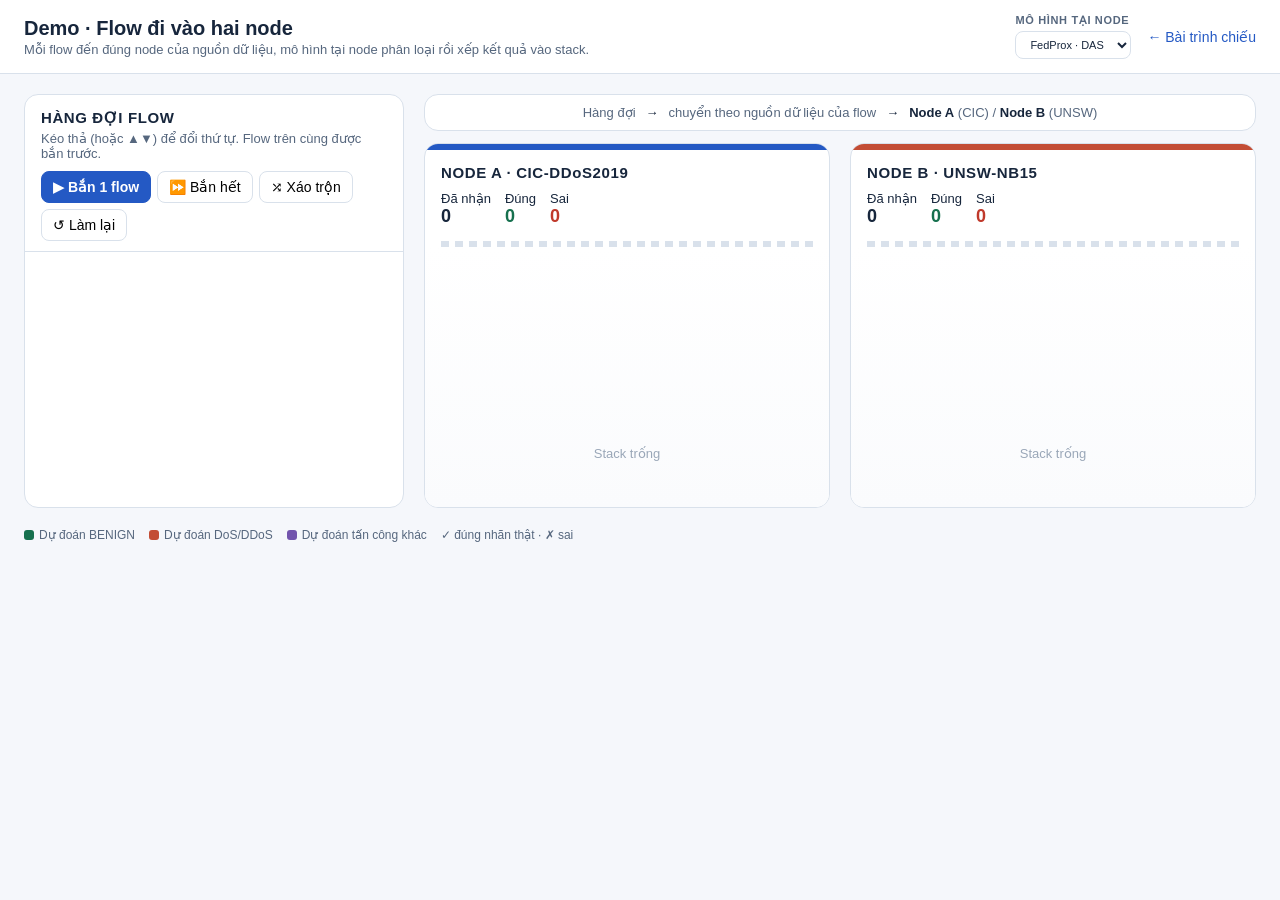
==== presentation/src/demo.html @ 94535b74 "Thêm trang demo hai node: hàng đợi 30 flow test bắn vào stack của node CIC / UNSW Co-Authored-By: Cl" ====
<!doctype html>
<html lang="vi">
<head>
<meta charset="utf-8">
<meta name="viewport" content="width=device-width, initial-scale=1">
<meta name="color-scheme" content="light">
<title>Demo hai node</title>
<style>
:root{--paper:#fff;--canvas:#f5f7fb;--ink:#17263c;--muted:#56677e;--line:#d9e1eb;--blue:#2459c4;--coral:#c34d35;--green:#16704e;--purple:#7254ad;--ok:#16704e;--bad:#c0392b;
  --c0:#16704e;--c1:#c34d35;--c2:#7254ad;font-family:Arial,"Segoe UI",sans-serif;font-size:16px;color:var(--ink);background:var(--paper)}
*{box-sizing:border-box}body{margin:0;min-height:100vh;background:var(--canvas)}
button,select{font:inherit}button{cursor:pointer}
header{display:flex;align-items:center;gap:16px;flex-wrap:wrap;padding:14px 24px;background:var(--paper);border-bottom:1px solid var(--line)}
header h1{font-size:20px;margin:0}header h1 small{display:block;font-size:13px;font-weight:400;color:var(--muted);margin-top:2px}
header .spacer{flex:1}header a{color:var(--blue);text-decoration:none;font-size:14px}
label.sel{display:flex;flex-direction:column;font-size:11px;letter-spacing:.06em;font-weight:700;color:var(--muted);gap:4px}
label.sel select{padding:6px 10px;border:1px solid var(--line);border-radius:8px;background:#fff;color:var(--ink);font-weight:400;letter-spacing:0}
.stage{display:grid;grid-template-columns:minmax(300px,380px) 1fr;gap:20px;padding:20px 24px;max-width:1500px;margin:0 auto}
.panel{background:var(--paper);border:1px solid var(--line);border-radius:14px}
.queue{display:flex;flex-direction:column;max-height:calc(100vh - 120px)}
.queue-head{padding:14px 16px 10px;border-bottom:1px solid var(--line)}
.queue-head h2,.node h2{font-size:15px;margin:0;letter-spacing:.04em}
.queue-head p{margin:4px 0 10px;font-size:13px;color:var(--muted)}
.actions{display:flex;flex-wrap:wrap;gap:6px}
.actions button{border:1px solid var(--line);background:#fff;border-radius:8px;padding:7px 11px;font-size:14px}
.actions button.primary{background:var(--blue);border-color:var(--blue);color:#fff;font-weight:700}
.actions button:disabled{opacity:.45;cursor:default}
ol.items{list-style:none;margin:0;padding:8px;overflow:auto;flex:1}
ol.items li{display:grid;grid-template-columns:18px 26px 1fr auto;align-items:center;gap:8px;padding:8px 8px;margin-bottom:6px;border:1px solid var(--line);border-radius:10px;background:#fff;cursor:grab;user-select:none}
ol.items li:first-child{border-color:var(--blue);box-shadow:0 0 0 2px rgba(36,89,196,.15)}
ol.items li.dragging{opacity:.4}ol.items li.over{border-style:dashed;border-color:var(--blue)}
.grip{color:#9aa7b8;font-size:14px;line-height:1}.idx{font-size:12px;color:var(--muted);font-variant-numeric:tabular-nums}
.name{font-weight:700;font-size:14px}.name small{display:block;font-weight:400;color:var(--muted);font-size:12px;margin-top:2px}
.tag{font-size:11px;font-weight:700;padding:3px 7px;border-radius:999px;color:#fff;white-space:nowrap}
.tag.cic{background:var(--blue)}.tag.unsw{background:var(--coral)}
.move{display:flex;flex-direction:column;gap:2px}.move button{border:0;background:none;color:#9aa7b8;padding:0 2px;font-size:11px;line-height:1}
.move button:hover{color:var(--ink)}
.empty{padding:20px;text-align:center;color:var(--muted);font-size:14px}
.arena{position:relative;display:grid;grid-template-rows:auto 1fr;gap:12px}
.router{display:flex;align-items:center;justify-content:center;gap:10px;padding:10px;font-size:13px;color:var(--muted)}
.router b{color:var(--ink)}
.nodes{display:grid;grid-template-columns:1fr 1fr;gap:20px}
.node{display:flex;flex-direction:column;overflow:hidden;max-height:calc(100vh - 175px)}
.node-head{padding:14px 16px;border-top:6px solid var(--blue);transition:background .3s}
.node.b .node-head{border-top-color:var(--coral)}
.node-head.flash{background:#eef3fd}.node.b .node-head.flash{background:#fdf0ec}
.node-head p{margin:4px 0 0;font-size:13px;color:var(--muted)}
.stats{display:flex;gap:14px;margin-top:10px;font-size:13px}.stats span b{font-size:18px;display:block;font-variant-numeric:tabular-nums}
.stats .ok b{color:var(--ok)}.stats .bad b{color:var(--bad)}
.inlet{height:6px;background:repeating-linear-gradient(90deg,var(--line) 0 8px,transparent 8px 14px);margin:0 16px}
.stack{flex:1;display:flex;flex-direction:column-reverse;justify-content:flex-start;gap:6px;padding:12px 16px 16px;overflow:auto;min-height:260px;background:linear-gradient(#fff,#fafbfd)}
.stack .hint{color:#9aa7b8;font-size:13px;text-align:center;padding:30px 0}
.card{display:grid;grid-template-columns:6px 1fr auto;gap:10px;align-items:center;border:1px solid var(--line);border-radius:10px;background:#fff;padding:8px 10px 8px 0;animation:drop .45s cubic-bezier(.2,.9,.3,1.3) both}
.card.bad{border-color:#e7b2aa;background:#fff7f5}
.card i{align-self:stretch;border-radius:10px 0 0 10px}
.card .t{font-size:14px;font-weight:700}.card .t small{font-weight:400;color:var(--muted)}
.card .d{font-size:12px;color:var(--muted);margin-top:2px}
.verdict{font-weight:700;font-size:14px}.card .verdict{color:var(--ok)}.card.bad .verdict{color:var(--bad)}
@keyframes drop{from{transform:translateY(-36px);opacity:0}to{transform:none;opacity:1}}
.packet{position:fixed;z-index:20;width:30px;height:18px;border-radius:5px;pointer-events:none;box-shadow:0 3px 10px rgba(23,38,60,.25)}
.summary{grid-column:1/-1;display:none;padding:14px 18px;font-size:15px;border-left:4px solid var(--green)}
.summary.show{display:block}
.legend{display:flex;gap:14px;flex-wrap:wrap;font-size:12px;color:var(--muted)}.legend i{display:inline-block;width:10px;height:10px;border-radius:3px;margin-right:5px;vertical-align:-1px}
footer{padding:0 24px 18px;font-size:12px;color:var(--muted);max-width:1500px;margin:0 auto}
@media (max-width:900px){.stage{grid-template-columns:1fr}.nodes{grid-template-columns:1fr}.queue,.node{max-height:none}}
@media (prefers-reduced-motion:reduce){.card{animation:none}}
</style>
</head>
<body>
<header>
  <h1>Demo · Flow đi vào hai node<small>Mỗi flow đến đúng node của nguồn dữ liệu, mô hình tại node phân loại rồi xếp kết quả vào stack.</small></h1>
  <span class="spacer"></span>
  <label class="sel">MÔ HÌNH TẠI NODE<select id="model"><option value="prox">FedProx · DAS</option><option value="das">FedAvg · DAS</option></select></label>
  <a href="index.html#pipeline">← Bài trình chiếu</a>
</header>
<div class="stage">
  <section class="panel queue" aria-label="Hàng đợi flow">
    <div class="queue-head">
      <h2>HÀNG ĐỢI FLOW</h2>
      <p>Kéo thả (hoặc ▲▼) để đổi thứ tự. Flow trên cùng được bắn trước.</p>
      <div class="actions">
        <button id="fire" class="primary">▶ Bắn 1 flow</button>
        <button id="all">⏩ Bắn hết</button>
        <button id="shuffle">⤮ Xáo trộn</button>
        <button id="reset">↺ Làm lại</button>
      </div>
    </div>
    <ol class="items" id="queue"></ol>
  </section>
  <section class="arena" aria-label="Hai node">
    <div class="panel router"><span>Hàng đợi</span><b>→</b><span>chuyển theo nguồn dữ liệu của flow</span><b>→</b><span><b>Node A</b> (CIC) / <b>Node B</b> (UNSW)</span></div>
    <div class="nodes">
      <div class="panel node a" id="node-cicddos2019">
        <div class="node-head"><h2>NODE A · CIC-DDoS2019</h2><p class="model-line"></p>
          <div class="stats"><span>Đã nhận<b class="n">0</b></span><span class="ok">Đúng<b class="okn">0</b></span><span class="bad">Sai<b class="badn">0</b></span></div></div>
        <div class="inlet"></div><div class="stack"><div class="hint">Stack trống</div></div>
      </div>
      <div class="panel node b" id="node-unsw_nb15">
        <div class="node-head"><h2>NODE B · UNSW-NB15</h2><p class="model-line"></p>
          <div class="stats"><span>Đã nhận<b class="n">0</b></span><span class="ok">Đúng<b class="okn">0</b></span><span class="bad">Sai<b class="badn">0</b></span></div></div>
        <div class="inlet"></div><div class="stack"><div class="hint">Stack trống</div></div>
      </div>
    </div>
    <div class="panel summary" id="summary"></div>
  </section>
</div>
<footer>
  <div class="legend"><span><i style="background:var(--c0)"></i>Dự đoán BENIGN</span><span><i style="background:var(--c1)"></i>Dự đoán DoS/DDoS</span><span><i style="background:var(--c2)"></i>Dự đoán tấn công khác</span><span>✓ đúng nhãn thật · ✗ sai</span></div>
  <p id="note"></p>
</footer>
<script type="application/json" id="demo-data">__DEMO__</script>
<script>
(function(){
  'use strict';
  const D=JSON.parse(document.getElementById('demo-data').textContent);
  const CLS=['BENIGN','DoS/DDoS','Tấn công khác'],SRC={cicddos2019:['CIC','cic'],unsw_nb15:['UNSW','unsw']};
  const MODEL={prox:'ResVGG-SwinNet · FedProx μ=0,1',das:'ResVGG-SwinNet · FedAvg'};
  const reduce=matchMedia('(prefers-reduced-motion: reduce)').matches;
  const $=id=>document.getElementById(id),esc=s=>String(s).replace(/[&<>"']/g,c=>({'&':'&amp;','<':'&lt;','>':'&gt;','"':'&quot;',"'":'&#39;'}[c]));
  const pct=v=>(v*100).toLocaleString('vi-VN',{maximumFractionDigits:1})+'%';
  let queue=[],busy=false,stop=false,model='prox';
  const order0=()=>D.samples.map((_,i)=>i).sort((a,b)=>(a*7919)%31-(b*7919)%31);  // trộn cố định hai nguồn
  function reset(){
    queue=order0();stop=true;
    document.querySelectorAll('.node').forEach(n=>{n.querySelector('.stack').innerHTML='<div class="hint">Stack trống</div>';['n','okn','badn'].forEach(k=>n.querySelector('.'+k).textContent='0');});
    document.querySelectorAll('.model-line').forEach(p=>p.textContent=`Mô hình: ${MODEL[model]} · best vòng ${D.checkpoints[model].round}`);
    $('summary').classList.remove('show');renderQueue();
  }
  function renderQueue(){
    const ol=$('queue');
    ol.innerHTML=queue.length?queue.map((id,k)=>{const s=D.samples[id],[sn,sc]=SRC[s.source];
      return `<li draggable="true" data-k="${k}"><span class="grip" aria-hidden="true">⋮⋮</span><span class="idx">${k+1}</span><span class="name">${esc(s.original_label)}<small>Nhãn thật: ${CLS[s.true]}</small></span><span style="display:flex;gap:6px;align-items:center"><span class="tag ${sc}">${sn}</span><span class="move"><button data-up="${k}" aria-label="Lên">▲</button><button data-down="${k}" aria-label="Xuống">▼</button></span></span></li>`;}).join(''):'<li class="empty" style="display:block;cursor:default">Hàng đợi trống · bấm Làm lại</li>';
    $('fire').disabled=$('all').disabled=busy||!queue.length;$('shuffle').disabled=busy||queue.length<2;
  }
  function move(from,to){if(to<0||to>=queue.length||from===to)return;const [x]=queue.splice(from,1);queue.splice(to,0,x);renderQueue();}
  let dragFrom=null;
  $('queue').addEventListener('dragstart',e=>{const li=e.target.closest('li[data-k]');if(!li||busy)return e.preventDefault();dragFrom=+li.dataset.k;li.classList.add('dragging');e.dataTransfer.effectAllowed='move';});
  $('queue').addEventListener('dragover',e=>{const li=e.target.closest('li[data-k]');if(dragFrom==null||!li)return;e.preventDefault();document.querySelectorAll('li.over').forEach(x=>x.classList.remove('over'));li.classList.add('over');});
  $('queue').addEventListener('drop',e=>{const li=e.target.closest('li[data-k]');if(dragFrom==null||!li)return;e.preventDefault();const to=+li.dataset.k,from=dragFrom;dragFrom=null;move(from,to);});
  $('queue').addEventListener('dragend',()=>{dragFrom=null;renderQueue();});
  $('queue').addEventListener('click',e=>{if(busy)return;const b=e.target.closest('button');if(!b)return;if(b.dataset.up!=null)move(+b.dataset.up,+b.dataset.up-1);if(b.dataset.down!=null)move(+b.dataset.down,+b.dataset.down+1);});
  function fly(fromEl,node,color){
    const a=fromEl.getBoundingClientRect(),inlet=node.querySelector('.inlet').getBoundingClientRect();
    const p=document.createElement('div');p.className='packet';p.style.background=color;document.body.appendChild(p);
    const x0=a.right-40,y0=a.top+a.height/2-9,x1=inlet.left+inlet.width/2-15,y1=inlet.top-9,mx=(x0+x1)/2,my=Math.min(y0,y1)-90;
    const anim=p.animate([{transform:`translate(${x0}px,${y0}px)`},{transform:`translate(${mx}px,${my}px)`,offset:.45},{transform:`translate(${x1}px,${y1}px)`}],{duration:reduce?150:900,easing:'cubic-bezier(.4,0,.2,1)'});
    const ms=reduce?150:900;  // dự phòng: không để trang kẹt nếu trình duyệt không báo animation kết thúc
    return Promise.race([anim.finished.catch(()=>{}),new Promise(r=>setTimeout(r,ms+200))]).then(()=>p.remove());
  }
  async function fireOne(){
    if(!queue.length)return;
    const li=$('queue').querySelector('li[data-k="0"]'),id=queue[0],s=D.samples[id],node=$('node-'+s.source);
    const P=s.probs[model],pred=P.indexOf(Math.max(...P)),ok=pred===s.true;
    queue.shift();busy=true;
    await fly(li,node,s.source==='cicddos2019'?'#2459c4':'#c34d35');renderQueue();
    const stack=node.querySelector('.stack');stack.querySelector('.hint')?.remove();
    const r=s.raw,tip=`Xác suất: ${CLS.map((c,k)=>`${c} ${pct(P[k])}`).join(' · ')}\nGói đi/về: ${r.fwd_packets}/${r.bwd_packets} · byte đi/về: ${r.fwd_bytes}/${r.bwd_bytes} · ${String(r.protocol_group).toUpperCase()}`;
    const card=document.createElement('div');card.className='card'+(ok?'':' bad');card.title=tip;
    card.innerHTML=`<i style="background:var(--c${pred})"></i><div><div class="t">${esc(s.original_label)} <small>→ ${CLS[pred]} (${pct(P[pred])})</small></div><div class="d">${ok?'Đúng lớp thật':'Lớp thật: '+CLS[s.true]}</div></div><span class="verdict">${ok?'✓':'✗'}</span>`;
    stack.appendChild(card);stack.scrollTop=0;
    const head=node.querySelector('.node-head');head.classList.add('flash');setTimeout(()=>head.classList.remove('flash'),500);
    const inc=k=>{const el=node.querySelector('.'+k);el.textContent=+el.textContent+1;};inc('n');inc(ok?'okn':'badn');
    busy=false;renderQueue();
    if(!queue.length)summary();
  }
  function summary(){
    const t=['cicddos2019','unsw_nb15'].map(src=>{const n=$('node-'+src);return `${src==='cicddos2019'?'Node A (CIC)':'Node B (UNSW)'}: <b>${n.querySelector('.okn').textContent}/${n.querySelector('.n').textContent}</b> đúng`;});
    $('summary').innerHTML=`Đã bắn hết ${D.samples.length} flow · ${t.join(' · ')} · mô hình ${MODEL[model]}.`;$('summary').classList.add('show');
  }
  $('fire').addEventListener('click',()=>{if(!busy)fireOne();});
  $('all').addEventListener('click',async()=>{if(busy)return;stop=false;while(queue.length&&!stop){await fireOne();await new Promise(r=>setTimeout(r,reduce?50:250));}});
  $('shuffle').addEventListener('click',()=>{for(let i=queue.length-1;i>0;i--){const j=Math.floor(Math.random()*(i+1));[queue[i],queue[j]]=[queue[j],queue[i]];}renderQueue();});
  $('reset').addEventListener('click',()=>{if(!busy)reset();});
  $('model').addEventListener('change',e=>{model=e.target.value;stop=true;if(!busy)reset();});
  $('note').textContent=`${D.samples.length} flow thật lấy ngẫu nhiên từ tập test (15 mỗi nguồn, có cả ca mô hình đoán sai). Xác suất được tính sẵn bằng best checkpoint; trang không chạy mô hình. Rê chuột lên một ô trong stack để xem xác suất và số gói.`;
  reset();
})();
</script>
</body>
</html>
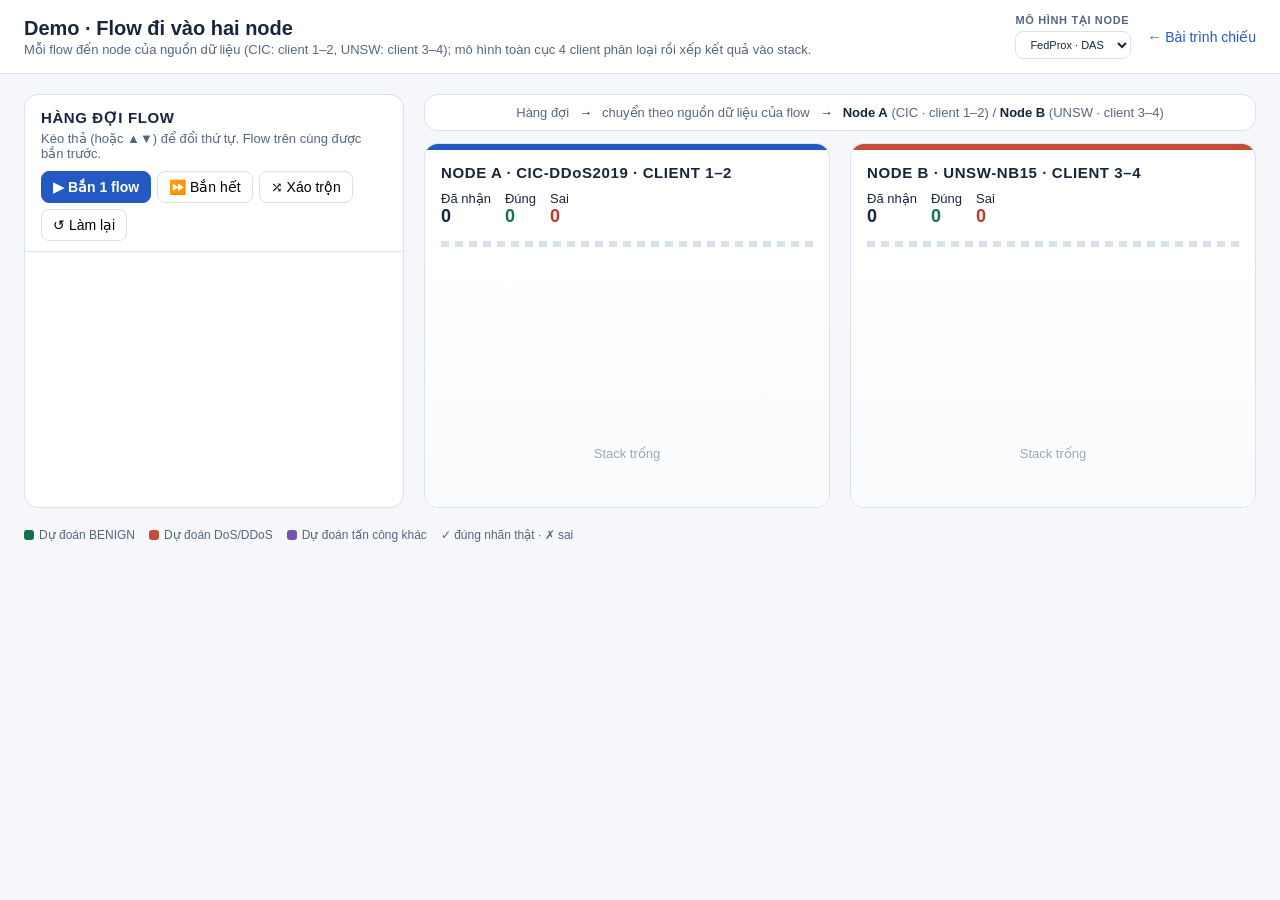
==== commit 60d36f39: "Cập nhật slide theo pipeline 4 client và làm gọn chương 1–2 - Snapshot đọc run 4 client (20261122_15" ====
--- a/presentation/src/demo.html
+++ b/presentation/src/demo.html
@@ -4,7 +4,7 @@
 <meta charset="utf-8">
 <meta name="viewport" content="width=device-width, initial-scale=1">
 <meta name="color-scheme" content="light">
-<title>Demo hai node</title>
+<title>Demo hai nguồn · 4 client</title>
 <style>
 :root{--paper:#fff;--canvas:#f5f7fb;--ink:#17263c;--muted:#56677e;--line:#d9e1eb;--blue:#2459c4;--coral:#c34d35;--green:#16704e;--purple:#7254ad;--ok:#16704e;--bad:#c0392b;
   --c0:#16704e;--c1:#c34d35;--c2:#7254ad;font-family:Arial,"Segoe UI",sans-serif;font-size:16px;color:var(--ink);background:var(--paper)}
@@ -68,7 +68,7 @@
 </head>
 <body>
 <header>
-  <h1>Demo · Flow đi vào hai node<small>Mỗi flow đến đúng node của nguồn dữ liệu, mô hình tại node phân loại rồi xếp kết quả vào stack.</small></h1>
+  <h1>Demo · Flow đi vào hai node<small>Mỗi flow đến node của nguồn dữ liệu (CIC: client 1–2, UNSW: client 3–4); mô hình toàn cục 4 client phân loại rồi xếp kết quả vào stack.</small></h1>
   <span class="spacer"></span>
   <label class="sel">MÔ HÌNH TẠI NODE<select id="model"><option value="prox">FedProx · DAS</option><option value="das">FedAvg · DAS</option></select></label>
   <a href="index.html#pipeline">← Bài trình chiếu</a>
@@ -88,15 +88,15 @@
     <ol class="items" id="queue"></ol>
   </section>
   <section class="arena" aria-label="Hai node">
-    <div class="panel router"><span>Hàng đợi</span><b>→</b><span>chuyển theo nguồn dữ liệu của flow</span><b>→</b><span><b>Node A</b> (CIC) / <b>Node B</b> (UNSW)</span></div>
+    <div class="panel router"><span>Hàng đợi</span><b>→</b><span>chuyển theo nguồn dữ liệu của flow</span><b>→</b><span><b>Node A</b> (CIC · client 1–2) / <b>Node B</b> (UNSW · client 3–4)</span></div>
     <div class="nodes">
       <div class="panel node a" id="node-cicddos2019">
-        <div class="node-head"><h2>NODE A · CIC-DDoS2019</h2><p class="model-line"></p>
+        <div class="node-head"><h2>NODE A · CIC-DDoS2019 · CLIENT 1–2</h2><p class="model-line"></p>
           <div class="stats"><span>Đã nhận<b class="n">0</b></span><span class="ok">Đúng<b class="okn">0</b></span><span class="bad">Sai<b class="badn">0</b></span></div></div>
         <div class="inlet"></div><div class="stack"><div class="hint">Stack trống</div></div>
       </div>
       <div class="panel node b" id="node-unsw_nb15">
-        <div class="node-head"><h2>NODE B · UNSW-NB15</h2><p class="model-line"></p>
+        <div class="node-head"><h2>NODE B · UNSW-NB15 · CLIENT 3–4</h2><p class="model-line"></p>
           <div class="stats"><span>Đã nhận<b class="n">0</b></span><span class="ok">Đúng<b class="okn">0</b></span><span class="bad">Sai<b class="badn">0</b></span></div></div>
         <div class="inlet"></div><div class="stack"><div class="hint">Stack trống</div></div>
       </div>
